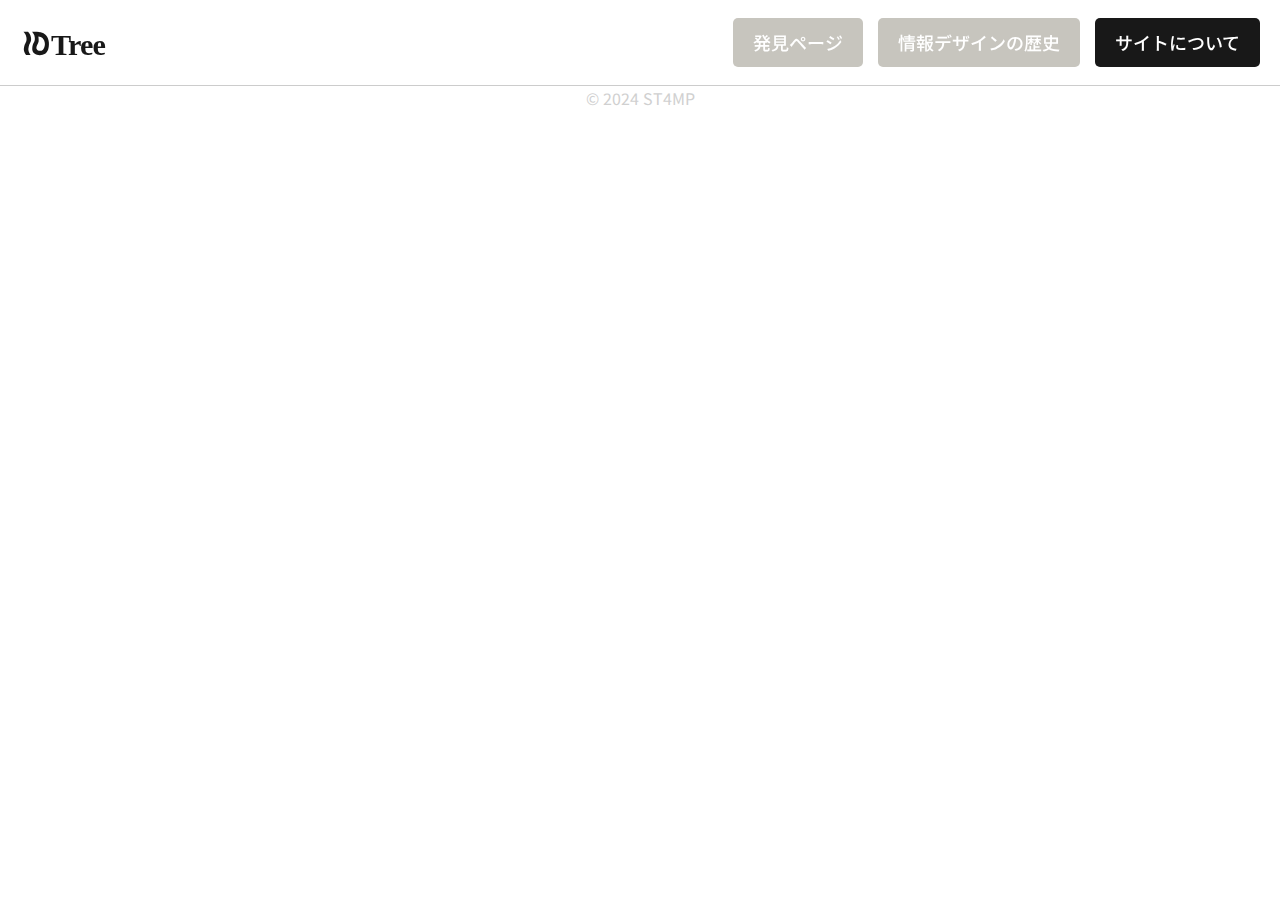
==== source/pages/credit.html @ 439e8cc8 "Added SVG logo image, map-related images, and updated map.css. Implemented basic CSS for history.htm" ====
<html lang="en">
  <head>
    <meta charset="UTF-8" />
    <meta name="viewport" content="width=device-width, initial-scale=1.0" />
    <title>IDtree~情報デザインとは~</title>
    <link rel="stylesheet" href="../css/index.css" />
  </head>

  <body>
    <header class="navbar">
      <!-- ページのLOGO -->
      <div>
        <a href="../index.html"
          ><img
            src="../assets/img/ST4MP_logo.svg"
            alt="logo"
            width="100px"
            height="200px"
        /></a>
      </div>

      <!-- ナビゲーションバー開始 -->
      <nav>
        <ul>
          <li class="nav-button"><a href="map.html">発見ページ</a></li>
          <li class="nav-button">
            <a href="history.html">情報デザインの歴史</a>
          </li>
          <li class="nav-button-active"><a href="#">サイトについて</a></li>
        </ul>
      </nav>
      <!-- ナビゲーションバー終了 -->
    </header>

    <main>
    </main>

    <footer>
      <p>&copy; 2024 ST4MP</p>
    </footer>
  </body>
  </body>
</html>
---- source/css/index.css ----
@import url("https://fonts.googleapis.com/css2?family=Darumadrop+One&family=Kaisei+Tokumin&family=Long+Cang&family=New+Tegomin&family=Noto+Sans+JP:wght@100..900&family=Noto+Sans:ital,wght@0,100..900;1,100..900&family=Potta+One&family=Reggae+One&family=Yuji+Boku&family=Zen+Antique&family=Zen+Maru+Gothic&display=swap");

html[lang="ja"] {
  font-family: "Noto Sans JP", "Hiragino Kaku Gothic ProN", Meiryo, sans-serif;
}
/* NotoSANS フォントリンク */

/* フォマット */
* {
  margin: 0;
  padding: 0;
  box-sizing: border-box;
}

body {
  font-family: "Noto Sans JP", serif;
  line-height: 1.6;
  color: #d0d0d0;
  padding-top: 86px;
  display: flex;
  flex-direction: column;
  width: 100%;
  margin: 0px;
}

/* nav様式 */
.navbar {
  position: fixed;
  top: 0;
  width: 100%;
  height: 86px;
  background-color: white;
  color: #333;
  display: flex;
  justify-content: space-between;
  align-items: center;
  padding: 0 20px;
  z-index: 1000;
  border-bottom: 1px solid #ccc;
  font-weight: 500;
}

.navbar h1 a {
  color: #333;
  text-decoration: none;
  font-size: 24px;
}

.navbar nav ul {
  list-style: none;
  display: flex;
  margin: 0;
}

.navbar nav ul li a {
  color: white;
  text-decoration: none;
  font-size: 18px;
  padding: 10px 20px;
  display: block;
}

/* nav-button 様式 */
.nav-button {
  background-color: #c7c5be;
  border-radius: 5px;
  margin-left: 15px;
}

.nav-button-active {
  border-radius: 5px;
  margin-left: 15px;
  background-color: #181818;
}

.nav-button a:hover {
  animation: button 0.5s;
  border-radius: 5px;
  background-color: #0053e1;
}

/* nav-button動画 */
@keyframes button {
  from {
    background-color: #c7c5be;
  }
  to {
    background-color: #0053e1;
  }
}

/* main様式 */
main {
  padding: 0;
  margin: 0;
}

/* キャッチコピー様式 */
.catchcopy {
  height: 1080px;
  background-image: url("../assets/img/home/main.png");
  background-size: cover;
  background-position: center;
  display: flex;
  align-items: center; /* 垂直居中 */
  justify-content: center; /* 水平居中 */
  text-align: center;
}

.catchcopy p {
  font-size: 38px;
  font-optical-sizing: auto;
  color: white;
  font-weight: 800;
  font-style: normal;
}

.catchcopy div {
  font-size: 38px;
  color: white;
}

/* scroll動画の様式 */

.container {
  width: 100%;
  height: 100%;
  display: flex;
  position: relative;
  justify-content: center;
  width: 100%;
  margin-bottom: 5rem;
}

/* 文字 */
.container-contents {
  z-index: 2;
}

/* 文字*/
.container-contents p {
  font-family: sans-serif;
  font-size: 2rem;
  color: #17f700;
  background-color: #0053e1;
  margin-bottom: 2rem;
  opacity: 0.2;
}

/* 動画*/
.animation-box {
  position: absolute;
  display: flex;
  justify-content: center;
  align-items: center;
  left: 0;
  top: 0;
  width: 100%;
  height: 100vh;
  background-color: #0053e1;
  z-index: 1;
}

/* 情報デザインの分野について様式 */
.info-design-description {
  font-weight: bold;
  text-align: center;
  display: flex;
  flex-direction: column;
  align-items: center;
  margin: 100px;
}

.info-design-description h2 {
  font-size: 28px;
  margin: 60px 0;
}

.info-design-description h3 {
  font-size: 24px;
  margin: 0;
  text-align: left;
}

.info-design-description ol {
  list-style: none;
  width: 600px;
  padding: 0;
  counter-reset: li-counter;
  color: #333;
}

.info-design-description li {
  position: relative;
  width: 600px;
  height: 114px;
  display: flex;
  flex-direction: column;
  justify-content: center;
  align-items: flex-start;
  margin: 57px auto;
  padding-left: 80px;
}

.info-design-description li::before {
  content: counter(li-counter);
  counter-increment: li-counter;
  position: absolute;
  left: 0;
  top: 50%;
  transform: translateY(-50%);
  width: 64px;
  height: 64px;
  background-color: blue;
  color: white;
  font-size: 24px;
  font-weight: bold;
  display: flex;
  align-items: center;
  justify-content: center;
  border-radius: 50%;
}

.info-design-description p {
  font-size: 16px;
  font-weight: 300;
  margin: 0;
  text-align: left;
}

/* discover 情報デザインを発見しよう様式 */
.discover {
  background-color: yellow;
  height: 600px;
  display: flex;
  flex-direction: column;
  align-items: center;
  justify-content: center;
  text-align: center;
}

.discover p {
  font-size: 28px;
  font-weight: 900;
  color: #333;
  text-align: center;
  margin: 0 auto 20px;
  width: fit-content;
}

.discover-pic {
  width: 961px;
  height: 240px;
  display: flex;
  align-items: center;
  justify-content: center;
  background-image: url("../assets/img/home/main.png");
  background-size: cover;
  background-position: center;
}

footer {
  text-align: center;
}

/* レスポンシブデザイン */
@media (max-width: 768px) {
  .navbar {
    padding: 0 10px;
  }
  .info-design-description ol {
    width: 100%;
  }
  .info-design-description li {
    padding-left: 60px;
  }
  .info-design-description li::before {
    width: 50px;
    height: 50px;
    font-size: 20px;
  }
}
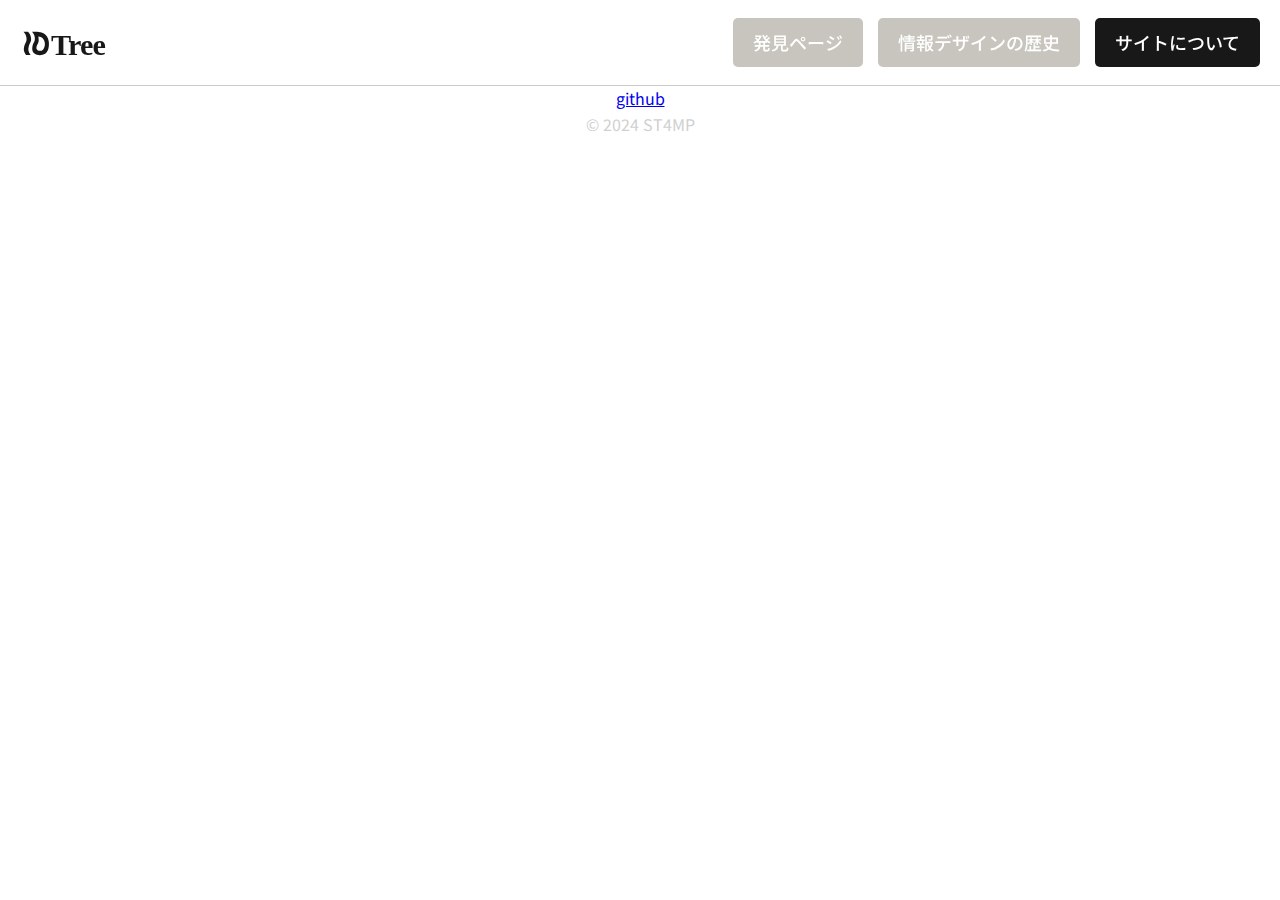
==== commit dca5e310: "Added responsive CSS design and corrected CSV data content in lib." ====
--- a/source/pages/credit.html
+++ b/source/pages/credit.html
@@ -4,6 +4,11 @@
     <meta name="viewport" content="width=device-width, initial-scale=1.0" />
     <title>IDtree~情報デザインとは~</title>
     <link rel="stylesheet" href="../css/index.css" />
+    <style>
+      div{
+        text-align: center;
+      }
+    </style>
   </head>
 
   <body>
@@ -33,6 +38,9 @@
     </header>
 
     <main>
+      <div>
+        <a href="https://github.com/mi2ozzz/idd_ST4MP/tree/master">github</a>
+      </div>
     </main>
 
     <footer>
--- a/source/css/index.css
+++ b/source/css/index.css
@@ -65,6 +65,7 @@
   background-color: #c7c5be;
   border-radius: 5px;
   margin-left: 15px;
+  max-height: 80px;
 }
 
 .nav-button-active {
@@ -280,3 +281,10 @@
     font-size: 20px;
   }
 }
+
+/* 缩放对应 */
+@media screen and (max-width: 800px) {
+  .navbar nav ul li a {
+    font-size: 90%;
+  }
+}
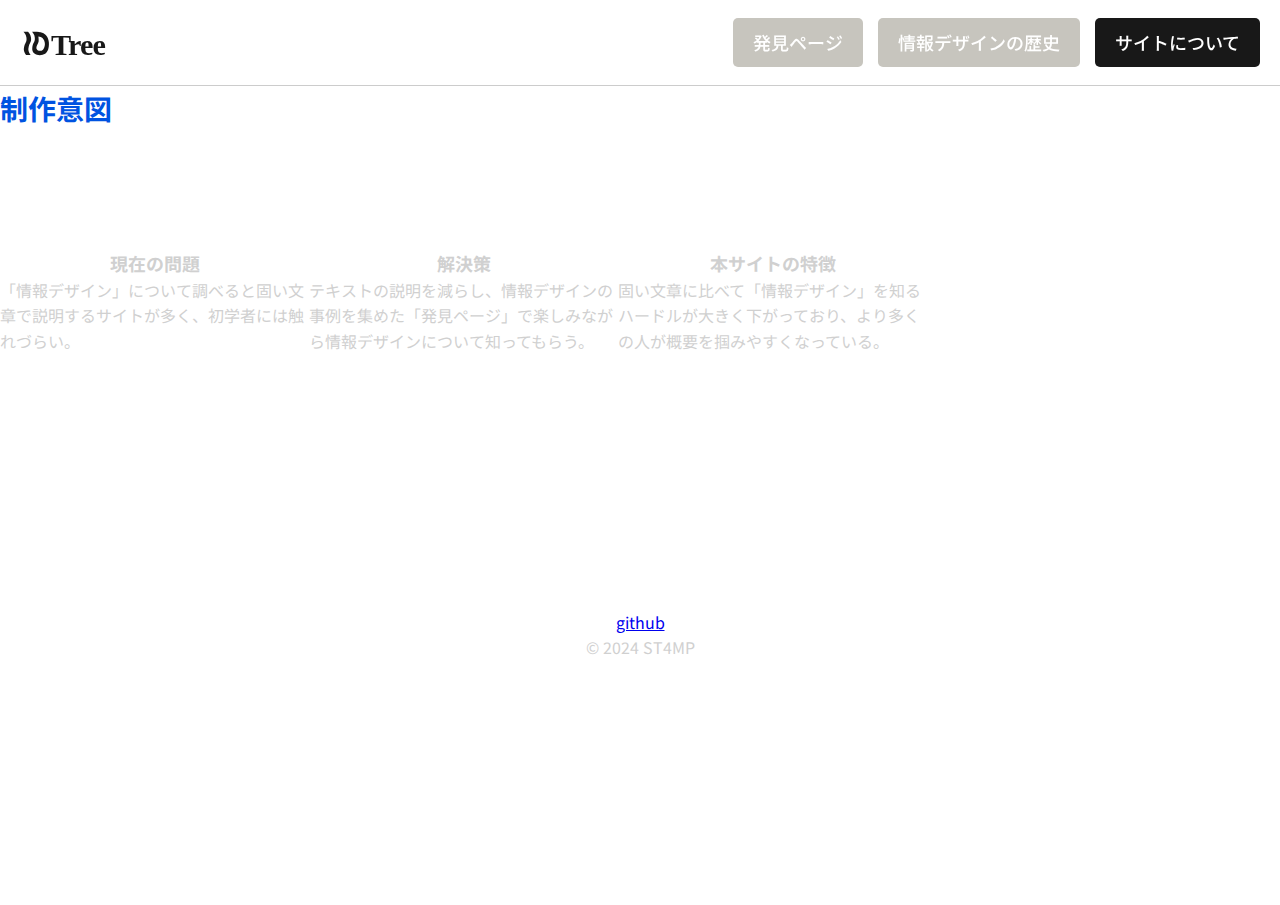
==== commit cf67398c: "add credit_concept" ====
--- a/source/pages/credit.html
+++ b/source/pages/credit.html
@@ -23,7 +23,6 @@
             height="200px"
         /></a>
       </div>
-
       <!-- ナビゲーションバー開始 -->
       <nav>
         <ul>
@@ -36,6 +35,27 @@
       </nav>
       <!-- ナビゲーションバー終了 -->
     </header>
+    <!-- クレジット開始 -->
+     <div class="credit">
+      <!-- 制作意図開始 -->
+      <div class="concept">
+          <h2>制作意図</h2>
+          <div class="concept-discription">
+            <div>
+              <h3>現在の問題</h3>
+              <p>「情報デザイン」について調べると固い文章で説明するサイトが多く、初学者には触れづらい。</p>
+            </div>
+            <div>
+              <h3>解決策</h3>
+              <p>テキストの説明を減らし、情報デザインの事例を集めた「発見ページ」で楽しみながら情報デザインについて知ってもらう。</p>
+            </div>
+            <div>
+              <h3>本サイトの特徴</h3>
+              <p>固い文章に比べて「情報デザイン」を知るハードルが大きく下がっており、より多くの人が概要を掴みやすくなっている。</p>
+            </div>
+          </div>
+      </div>
+    </div>
 
     <main>
       <div>
--- a/source/css/index.css
+++ b/source/css/index.css
@@ -65,7 +65,6 @@
   background-color: #c7c5be;
   border-radius: 5px;
   margin-left: 15px;
-  max-height: 80px;
 }
 
 .nav-button-active {
@@ -94,18 +93,25 @@
 main {
   padding: 0;
   margin: 0;
+  width: 100%;
+  height: auto;
 }
 
 /* キャッチコピー様式 */
 .catchcopy {
-  height: 1080px;
+  height: 720px;
+  width: 100%;
   background-image: url("../assets/img/home/main.png");
   background-size: cover;
   background-position: center;
   display: flex;
-  align-items: center; /* 垂直居中 */
-  justify-content: center; /* 水平居中 */
-  text-align: center;
+  align-items: center;
+  justify-content: center;
+  text-align: center;
+}
+
+.catchcopy-video {
+  z-index: -1;
 }
 
 .catchcopy p {
@@ -129,7 +135,6 @@
   display: flex;
   position: relative;
   justify-content: center;
-  width: 100%;
   margin-bottom: 5rem;
 }
 
@@ -140,10 +145,8 @@
 
 /* 文字*/
 .container-contents p {
-  font-family: sans-serif;
   font-size: 2rem;
-  color: #17f700;
-  background-color: #0053e1;
+  color: #ffffff00; /* 透明にする */
   margin-bottom: 2rem;
   opacity: 0.2;
 }
@@ -157,9 +160,9 @@
   left: 0;
   top: 0;
   width: 100%;
-  height: 100vh;
-  background-color: #0053e1;
+  height: 100%;
   z-index: 1;
+  margin: 0;
 }
 
 /* 情報デザインの分野について様式 */
@@ -170,6 +173,7 @@
   flex-direction: column;
   align-items: center;
   margin: 100px;
+  color: #181818;
 }
 
 .info-design-description h2 {
@@ -179,6 +183,7 @@
 
 .info-design-description h3 {
   font-size: 24px;
+  font-family: "Noto Sans", sans-serif;
   margin: 0;
   text-align: left;
 }
@@ -188,7 +193,6 @@
   width: 600px;
   padding: 0;
   counter-reset: li-counter;
-  color: #333;
 }
 
 .info-design-description li {
@@ -213,7 +217,7 @@
   width: 64px;
   height: 64px;
   background-color: blue;
-  color: white;
+  color: aliceblue;
   font-size: 24px;
   font-weight: bold;
   display: flex;
@@ -224,6 +228,7 @@
 
 .info-design-description p {
   font-size: 16px;
+  font-family: "Noto Sans", sans-serif;
   font-weight: 300;
   margin: 0;
   text-align: left;
@@ -265,26 +270,60 @@
 }
 
 /* レスポンシブデザイン */
-@media (max-width: 768px) {
+@media screen and (max-width: 768px) {
   .navbar {
-    padding: 0 10px;
+    padding: 0 px;
   }
   .info-design-description ol {
     width: 100%;
-  }
-  .info-design-description li {
-    padding-left: 60px;
   }
   .info-design-description li::before {
     width: 50px;
     height: 50px;
     font-size: 20px;
   }
-}
-
-/* 缩放对应 */
-@media screen and (max-width: 800px) {
+
   .navbar nav ul li a {
-    font-size: 90%;
-  }
-}
+    font-size: 50%;
+  }
+}
+
+/* クレジットページ */
+.credit h2 {
+  width: 112px;
+  height: 58px;
+  font-size: 28px;
+  color: #0053e1;
+  text-align: center;
+  margin-bottom: 105px;/*間違ってるかも*/
+}
+/* 見出しの下線 */
+.credit h2::before {
+  content: '';
+  position: absolute;
+  left: 50%;
+  bottom: -20px;
+  display: inline-block;
+  width: 40px;
+  height: 4px;
+  -webkit-transform: translateX(-50%);
+  transform: translateX(-50%);
+  border-color: #0053e1;
+  margin: 15px;
+}
+.credit h3 {
+  font-size: 18px;
+  text-align: center;
+}
+.credit p {
+  width: 309px;
+  height: auto;
+  font-size: 16px;
+  text-align: left;
+}
+
+.concept-discription {
+  display: flex;
+  align-items: center;
+  margin-bottom: 255px;
+}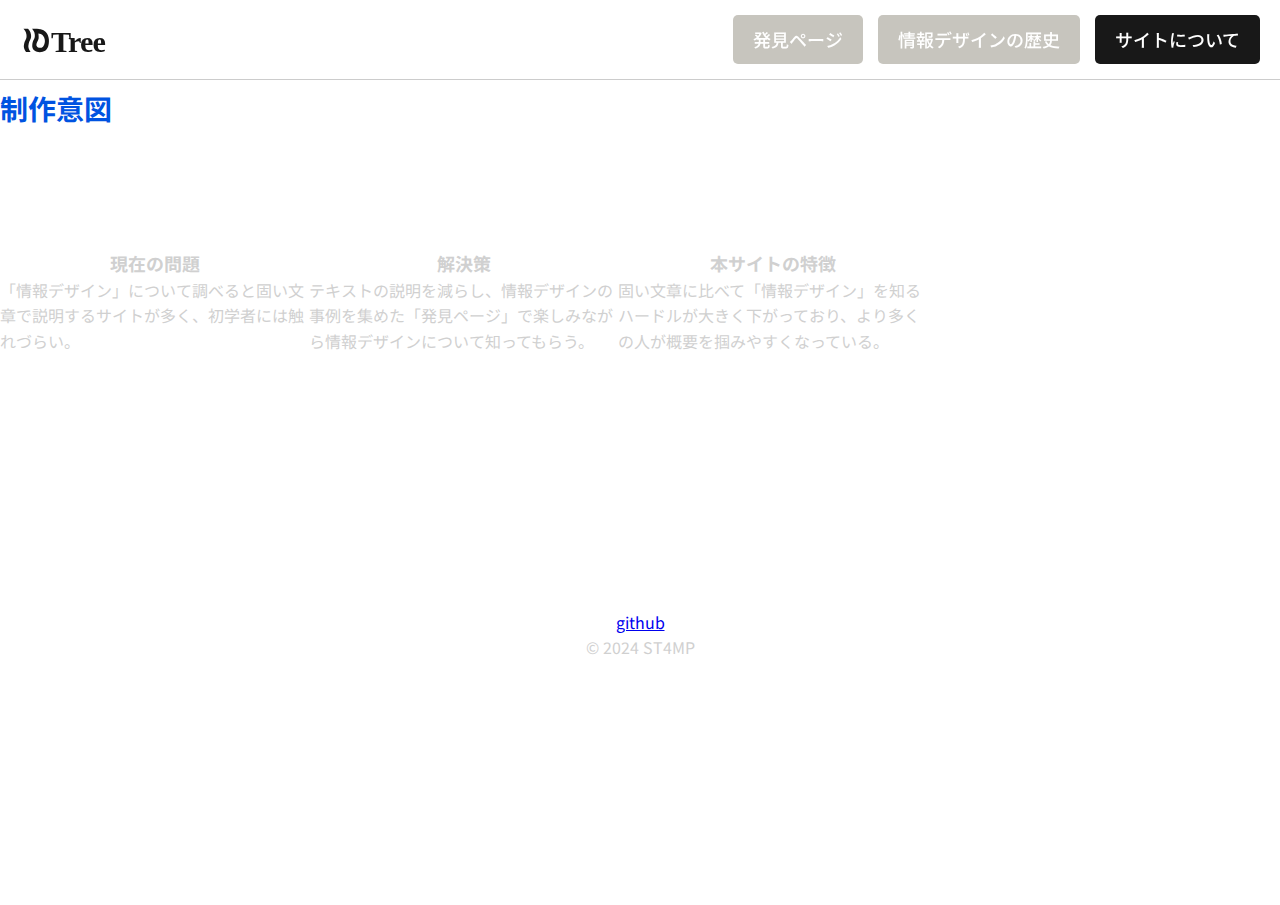
==== commit 92fe93ac: "12.10 Presentation Version" ====
--- a/source/pages/credit.html
+++ b/source/pages/credit.html
@@ -4,6 +4,7 @@
     <meta name="viewport" content="width=device-width, initial-scale=1.0" />
     <title>IDtree~情報デザインとは~</title>
     <link rel="stylesheet" href="../css/index.css" />
+    <link rel="stylesheet" href="../css/credit.css" />
     <style>
       div{
         text-align: center;
--- a/source/css/index.css
+++ b/source/css/index.css
@@ -28,7 +28,8 @@
   position: fixed;
   top: 0;
   width: 100%;
-  height: 86px;
+  /* height: 40px; */
+  height: 80px;
   background-color: white;
   color: #333;
   display: flex;
@@ -65,6 +66,11 @@
   background-color: #c7c5be;
   border-radius: 5px;
   margin-left: 15px;
+  height: ao;
+}
+
+#navBttonMap {
+  background-color: #a2a3a3;
 }
 
 .nav-button-active {
@@ -99,9 +105,8 @@
 
 /* キャッチコピー様式 */
 .catchcopy {
-  height: 720px;
-  width: 100%;
-  background-image: url("../assets/img/home/main.png");
+  width: 100%;
+  /* background-image: url("../assets/img/home/main.png"); */
   background-size: cover;
   background-position: center;
   display: flex;
@@ -113,18 +118,61 @@
 .catchcopy-video {
   z-index: -1;
 }
-
-.catchcopy p {
-  font-size: 38px;
+/* 确保容器占据浏览器的宽度 */
+.catchcopy-video {
+  width: 100vw; /* 100% 的视口宽度 */
+  overflow: hidden; /* 防止溢出 */
+}
+
+.catchcopy-video video {
+  width: 100%; /* 视频宽度占满容器 */
+  height: auto; /* 高度按比例调整 */
+  display: block; /* 移除视频自带的内边距和边框 */
+}
+
+/* 确保视频容器占据视口宽度 */
+.catchcopy-video {
+  position: relative; /* 为子元素定位做基础 */
+  width: 100vw; /* 100% 的视口宽度 */
+  overflow: hidden;
+}
+
+/* 视频全屏显示并保持比例 */
+.catchcopy-video video {
+  width: 100%;
+  height: auto;
+  display: block;
+}
+
+/* 文本定位到视频上下居中，靠左对齐 */
+.catchcopy-text div {
+  width: 800px;
+  height: auto;
+}
+.catchcopy-text {
+  position: absolute;
+  top: 40%; /* 距离顶部 50%，实现垂直居中 */
+  left: 0; /* 靠页面左对齐 */
+  transform: translateY(-50%); /* 仅垂直方向居中 */
+  color: white; /* 文本颜色为白色，确保可见 */
+  font-weight: bold; /* 使文字加粗 */
+  z-index: 1; /* 确保文本在视频前面 */
+  pointer-events: none; /* 让鼠标事件透过文本，不干扰视频 */
+  text-align: left;
+  gap: 1em; /* 子元素间距 */
+}
+
+/* 每行文字样式 */
+.catchcopy-text p {
+  display: inline-block;
+  padding: 0px 5px 0px; /* 增加内边距 */
+  margin: 0.5em;
+  font-size: 53px; /* 调整字体大小 */
   font-optical-sizing: auto;
   color: white;
   font-weight: 800;
-  font-style: normal;
-}
-
-.catchcopy div {
-  font-size: 38px;
-  color: white;
+  background-color: #181818; /* 黑色背景 */
+  border-radius: 4px; /* 可选：添加圆角 */
 }
 
 /* scroll動画の様式 */
@@ -287,43 +335,3 @@
     font-size: 50%;
   }
 }
-
-/* クレジットページ */
-.credit h2 {
-  width: 112px;
-  height: 58px;
-  font-size: 28px;
-  color: #0053e1;
-  text-align: center;
-  margin-bottom: 105px;/*間違ってるかも*/
-}
-/* 見出しの下線 */
-.credit h2::before {
-  content: '';
-  position: absolute;
-  left: 50%;
-  bottom: -20px;
-  display: inline-block;
-  width: 40px;
-  height: 4px;
-  -webkit-transform: translateX(-50%);
-  transform: translateX(-50%);
-  border-color: #0053e1;
-  margin: 15px;
-}
-.credit h3 {
-  font-size: 18px;
-  text-align: center;
-}
-.credit p {
-  width: 309px;
-  height: auto;
-  font-size: 16px;
-  text-align: left;
-}
-
-.concept-discription {
-  display: flex;
-  align-items: center;
-  margin-bottom: 255px;
-}--- a/source/css/credit.css
+++ b/source/css/credit.css
@@ -0,0 +1,39 @@
+/* クレジットページ */
+.credit h2 {
+  width: 112px;
+  height: 58px;
+  font-size: 28px;
+  color: #0053e1;
+  text-align: center;
+  margin-bottom: 105px; /*間違ってるかも*/
+}
+/* 見出しの下線 */
+.credit h2::before {
+  content: "";
+  position: absolute;
+  left: 50%;
+  bottom: -20px;
+  display: inline-block;
+  width: 40px;
+  height: 4px;
+  -webkit-transform: translateX(-50%);
+  transform: translateX(-50%);
+  border-color: #0053e1;
+  margin: 15px;
+}
+.credit h3 {
+  font-size: 18px;
+  text-align: center;
+}
+.credit p {
+  width: 309px;
+  height: auto;
+  font-size: 16px;
+  text-align: left;
+}
+
+.concept-discription {
+  display: flex;
+  align-items: center;
+  margin-bottom: 255px;
+}
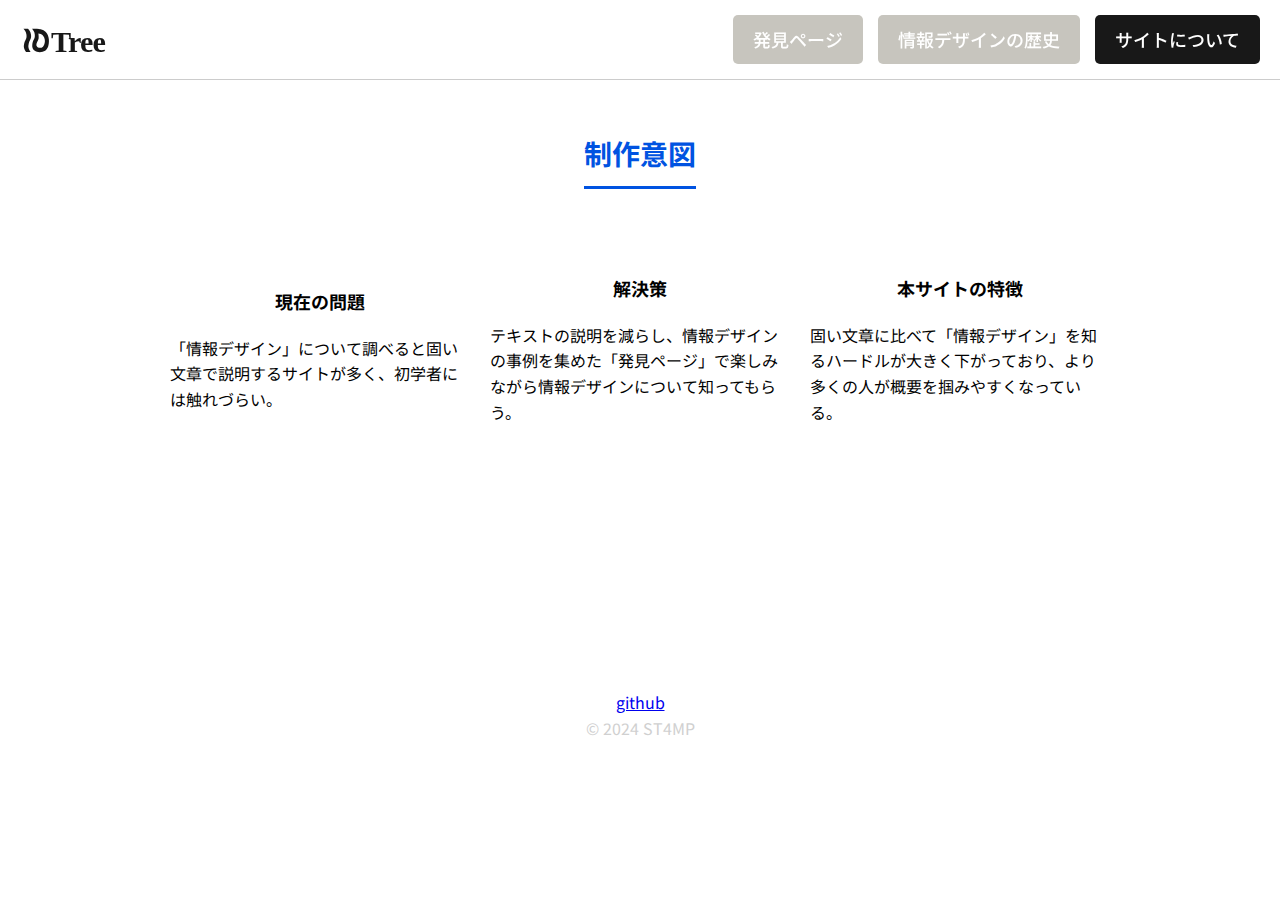
==== commit f0be39d1: "add credit_concept2" ====
--- a/source/pages/credit.html
+++ b/source/pages/credit.html
@@ -42,15 +42,15 @@
       <div class="concept">
           <h2>制作意図</h2>
           <div class="concept-discription">
-            <div>
+            <div class="concept-item">
               <h3>現在の問題</h3>
               <p>「情報デザイン」について調べると固い文章で説明するサイトが多く、初学者には触れづらい。</p>
             </div>
-            <div>
+            <div class="concept-item">
               <h3>解決策</h3>
               <p>テキストの説明を減らし、情報デザインの事例を集めた「発見ページ」で楽しみながら情報デザインについて知ってもらう。</p>
             </div>
-            <div>
+            <div class="concept-item">
               <h3>本サイトの特徴</h3>
               <p>固い文章に比べて「情報デザイン」を知るハードルが大きく下がっており、より多くの人が概要を掴みやすくなっている。</p>
             </div>
--- a/source/css/credit.css
+++ b/source/css/credit.css
@@ -1,39 +1,46 @@
 /* クレジットページ */
+ .credit {
+  display: inline-block;
+  align-items: center;
+}
 .credit h2 {
   width: 112px;
   height: 58px;
   font-size: 28px;
   color: #0053e1;
-  text-align: center;
-  margin-bottom: 105px; /*間違ってるかも*/
-}
-/* 見出しの下線 */
-.credit h2::before {
-  content: "";
-  position: absolute;
-  left: 50%;
-  bottom: -20px;
-  display: inline-block;
-  width: 40px;
-  height: 4px;
-  -webkit-transform: translateX(-50%);
-  transform: translateX(-50%);
-  border-color: #0053e1;
-  margin: 15px;
-}
-.credit h3 {
-  font-size: 18px;
-  text-align: center;
-}
-.credit p {
-  width: 309px;
-  height: auto;
-  font-size: 16px;
-  text-align: left;
+  margin-top: 45px;
+  margin-bottom: 65px; 
+  margin-left: auto;
+  margin-right: auto;
+  border-bottom: solid 3.5px;
 }
 
 .concept-discription {
   display: flex;
   align-items: center;
   margin-bottom: 255px;
+  color: black;
+  flex-wrap: wrap;
+  width: 100%;
+  margin-left: auto;
+  margin-right: auto;
+  flex-direction: row;
+  justify-content: center;
 }
+
+.credit h3 {
+  font-size: 18px;
+  text-align: center;
+  margin: 20px;
+  
+}
+.credit p {
+  font-size: 16px;
+  text-align: left;
+  margin: 10px;
+}
+.concept-item {
+  width: 320px;
+  /* flex-wrap: wrap; */
+  /*width: 350px;*/
+}
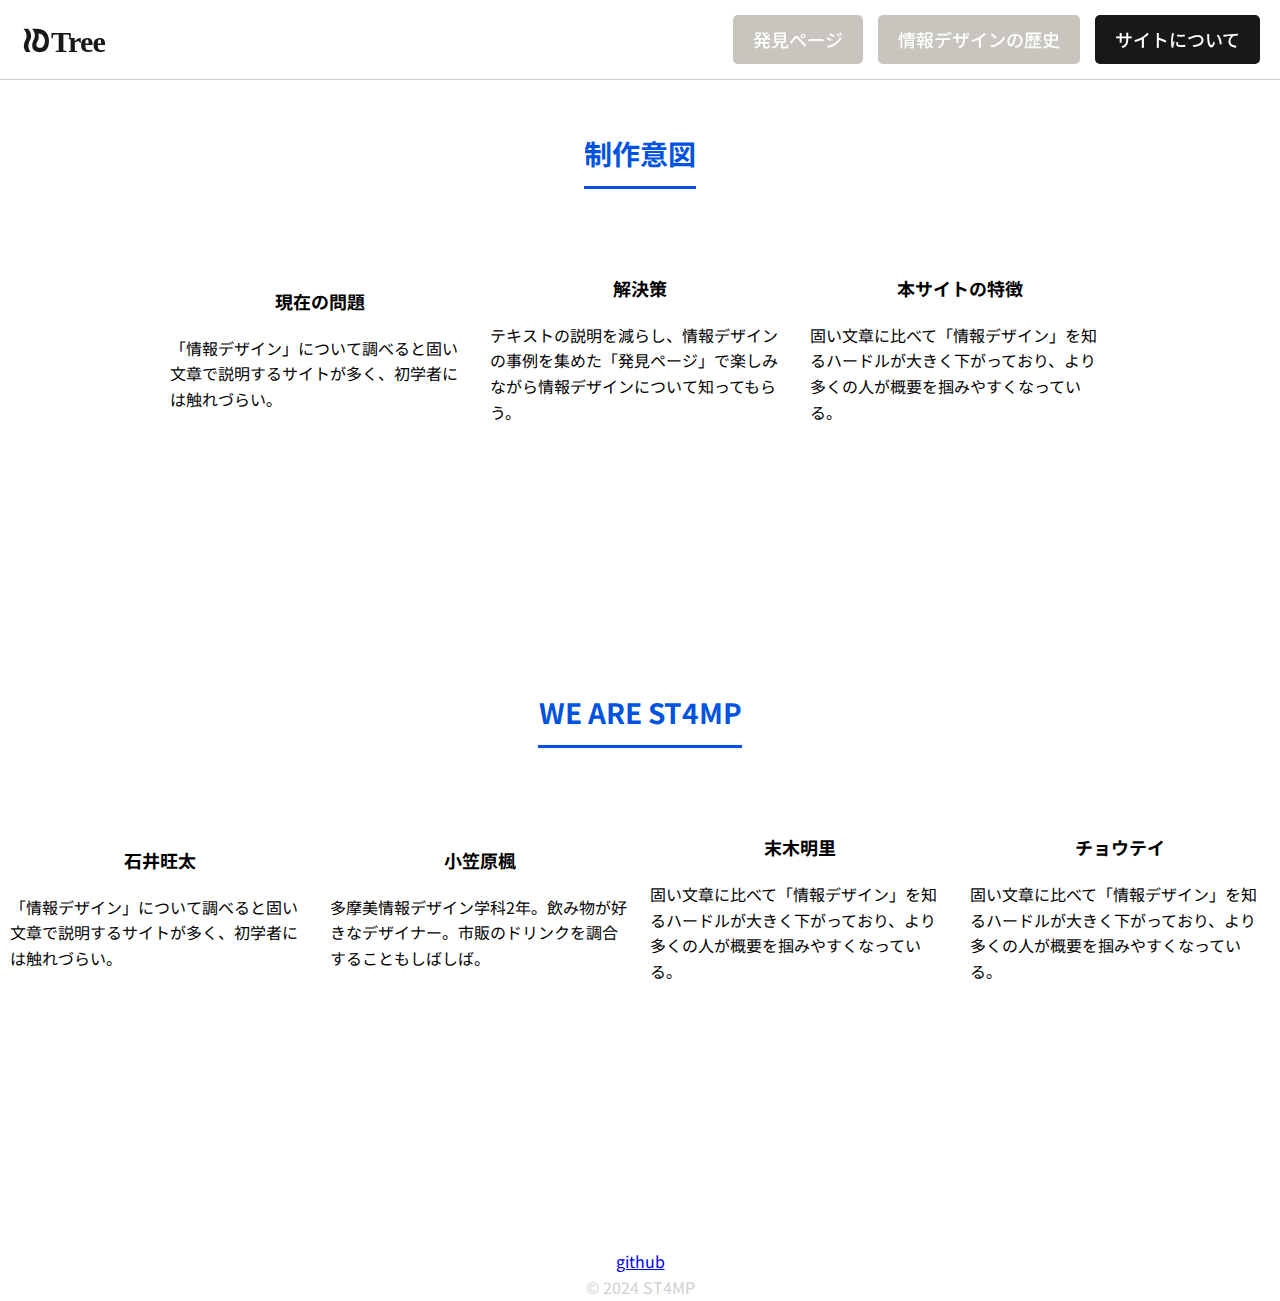
==== commit 4ed91617: "add credit.html member text" ====
--- a/source/pages/credit.html
+++ b/source/pages/credit.html
@@ -55,6 +55,28 @@
               <p>固い文章に比べて「情報デザイン」を知るハードルが大きく下がっており、より多くの人が概要を掴みやすくなっている。</p>
             </div>
           </div>
+          <!-- WE ARE ST4MP開始 -->
+          <div class="member">
+            <h2>WE ARE ST4MP</h2>
+          </div>
+          <div class="concept-discription">
+            <div class="concept-item">
+              <h3>石井旺太</h3>
+              <p>「情報デザイン」について調べると固い文章で説明するサイトが多く、初学者には触れづらい。</p>
+            </div>
+            <div class="concept-item">
+              <h3>小笠原楓</h3>
+              <p>多摩美情報デザイン学科2年。飲み物が好きなデザイナー。市販のドリンクを調合することもしばしば。</p>
+            </div>
+            <div class="concept-item">
+              <h3>末木明里</h3>
+              <p>固い文章に比べて「情報デザイン」を知るハードルが大きく下がっており、より多くの人が概要を掴みやすくなっている。</p>
+            </div>
+            <div class="concept-item">
+              <h3>チョウテイ</h3>
+              <p>固い文章に比べて「情報デザイン」を知るハードルが大きく下がっており、より多くの人が概要を掴みやすくなっている。</p>
+            </div>
+          </div>
       </div>
     </div>
 
--- a/source/css/credit.css
+++ b/source/css/credit.css
@@ -44,3 +44,16 @@
   /* flex-wrap: wrap; */
   /*width: 350px;*/
 }
+
+/* WE ARE ST4MP */
+.member h2 {
+  width: 204px;
+  height: 58px;
+  font-size: 28px;
+  color: #0053e1;
+  margin-top: 45px;
+  margin-bottom: 65px; 
+  margin-left: auto;
+  margin-right: auto;
+  border-bottom: solid 3.5px;
+}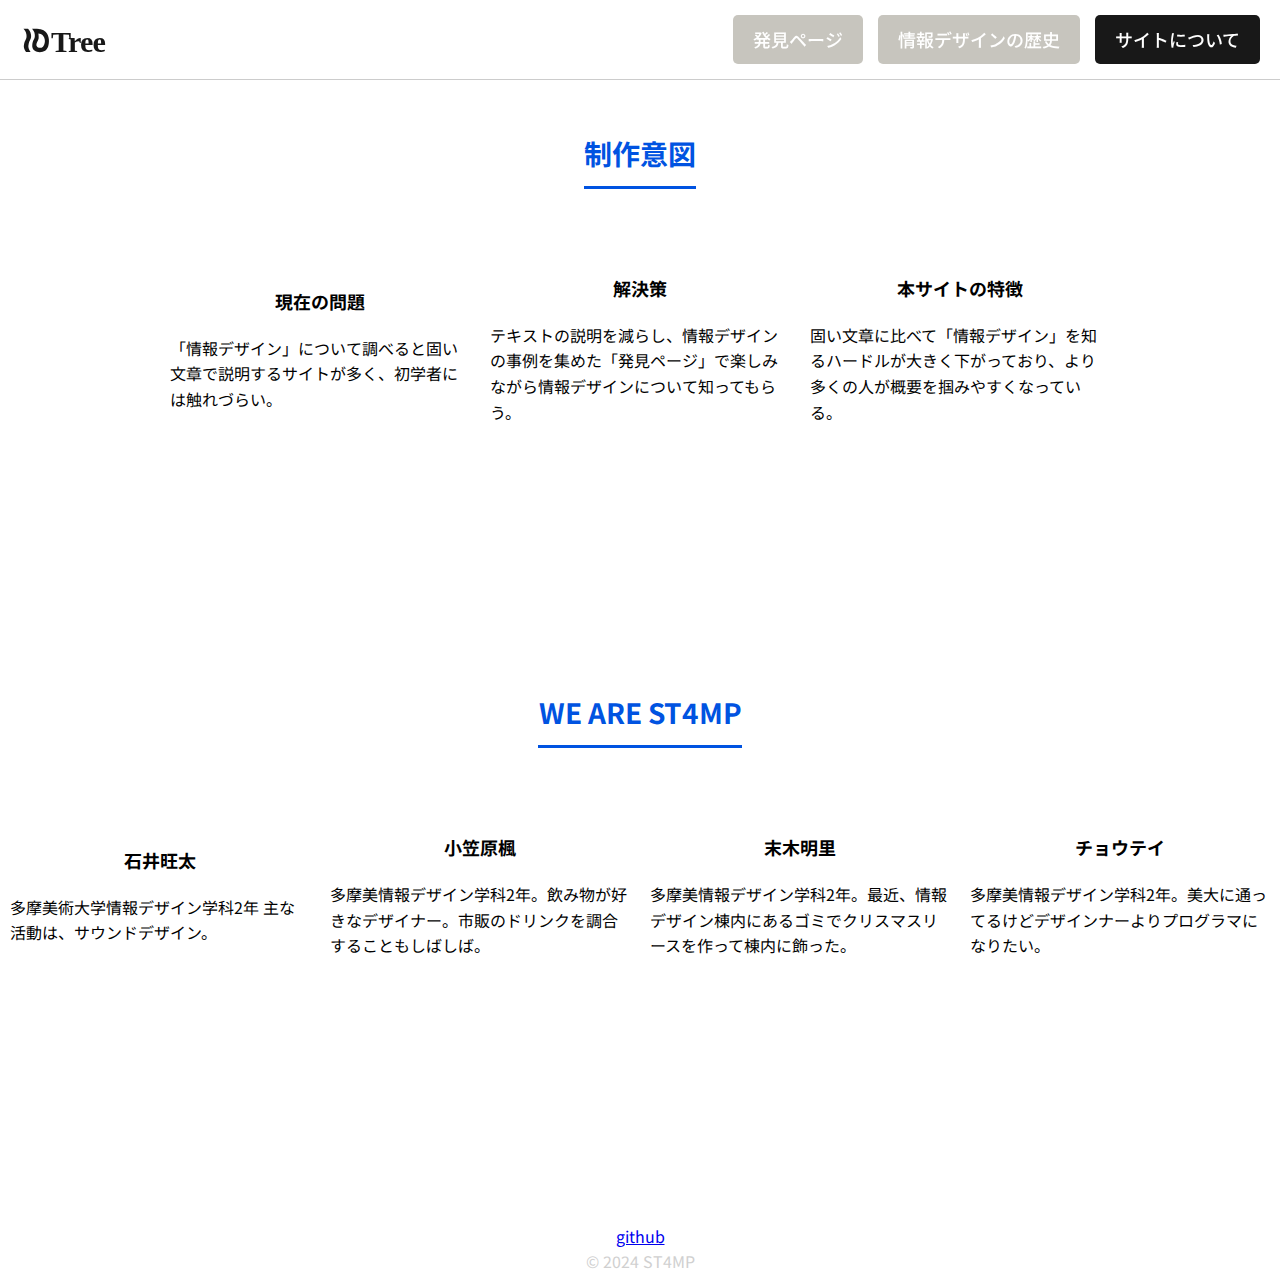
==== commit 508144b0: "1.07 pre.ver add map.js&html" ====
--- a/source/pages/credit.html
+++ b/source/pages/credit.html
@@ -62,7 +62,8 @@
           <div class="concept-discription">
             <div class="concept-item">
               <h3>石井旺太</h3>
-              <p>「情報デザイン」について調べると固い文章で説明するサイトが多く、初学者には触れづらい。</p>
+              <p>多摩美術大学情報デザイン学科2年
+                主な活動は、サウンドデザイン。</p>
             </div>
             <div class="concept-item">
               <h3>小笠原楓</h3>
@@ -70,11 +71,11 @@
             </div>
             <div class="concept-item">
               <h3>末木明里</h3>
-              <p>固い文章に比べて「情報デザイン」を知るハードルが大きく下がっており、より多くの人が概要を掴みやすくなっている。</p>
+              <p>多摩美情報デザイン学科2年。最近、情報デザイン棟内にあるゴミでクリスマスリースを作って棟内に飾った。</p>
             </div>
             <div class="concept-item">
               <h3>チョウテイ</h3>
-              <p>固い文章に比べて「情報デザイン」を知るハードルが大きく下がっており、より多くの人が概要を掴みやすくなっている。</p>
+              <p>多摩美情報デザイン学科2年。美大に通ってるけどデザインナーよりプログラマになりたい。</p>
             </div>
           </div>
       </div>
--- a/source/css/index.css
+++ b/source/css/index.css
@@ -291,10 +291,11 @@
   align-items: center;
   justify-content: center;
   text-align: center;
+  font-size: 50px;
 }
 
 .discover p {
-  font-size: 28px;
+  font-size: 50px;
   font-weight: 900;
   color: #333;
   text-align: center;
